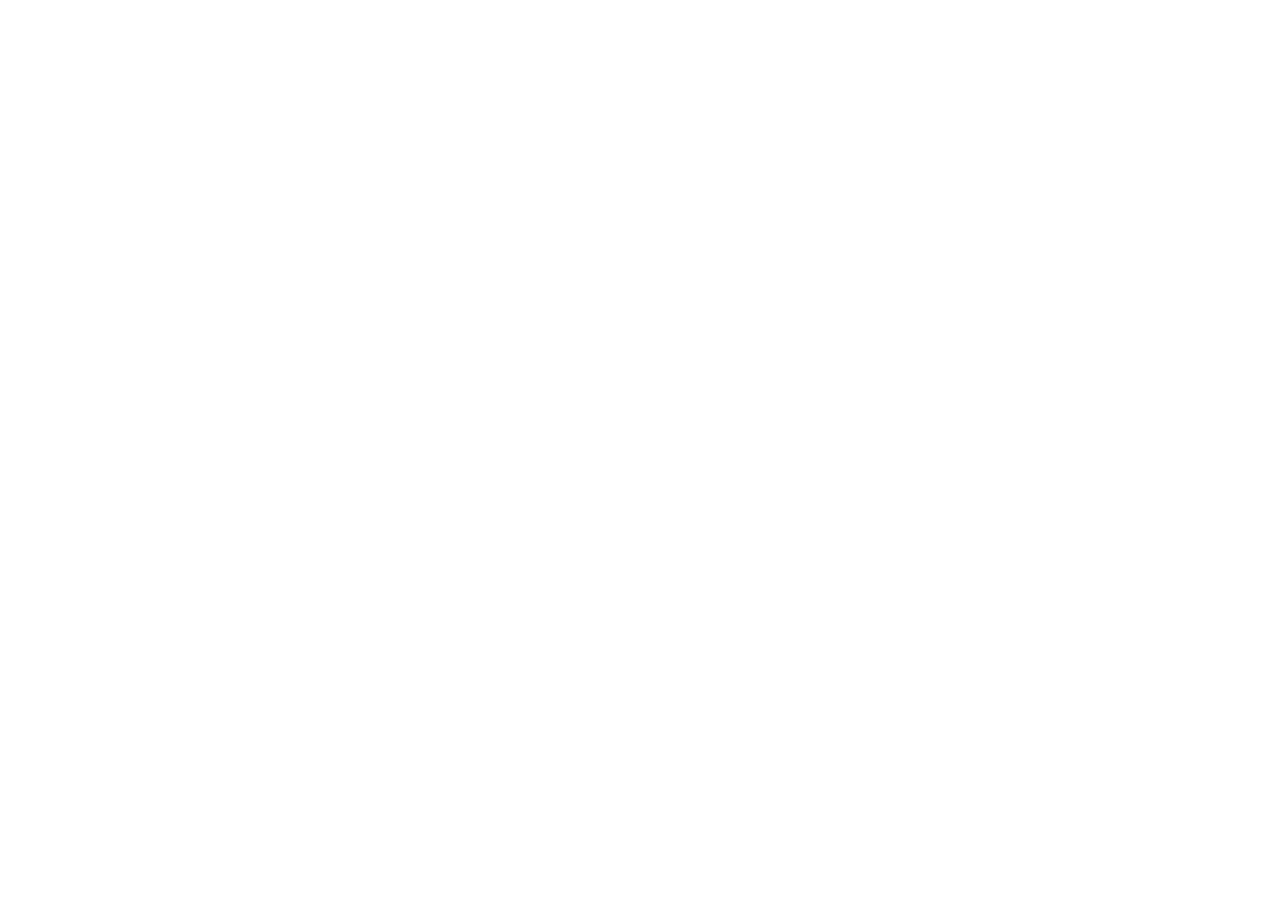
==== home page/index.html @ 63ff8322 "downloading icon imgs and importing scss" ====
<!DOCTYPE html>
<html lang="en">
<head>
    <meta charset="UTF-8">
    <meta name="viewport" content="width=device-width, initial-scale=1.0">
    <title>Document</title>
</head>
<body>
    <header><nav>

    </nav></header>
    <section class="hero-section"> <div >
        
    </div> </section>
    <section class="trending-collection"></section>
    <section class="top-rated-artist"></section>
    <section class="browse-categories"></section>
    <section class="discover-more-nfts"></section>
    <section class="nft-highlight"></section>
    <section class="how-it-works"></section>
    <section class="subscribe-widget"></section>
    <footer class="footer"></footer>

</body>
</html>
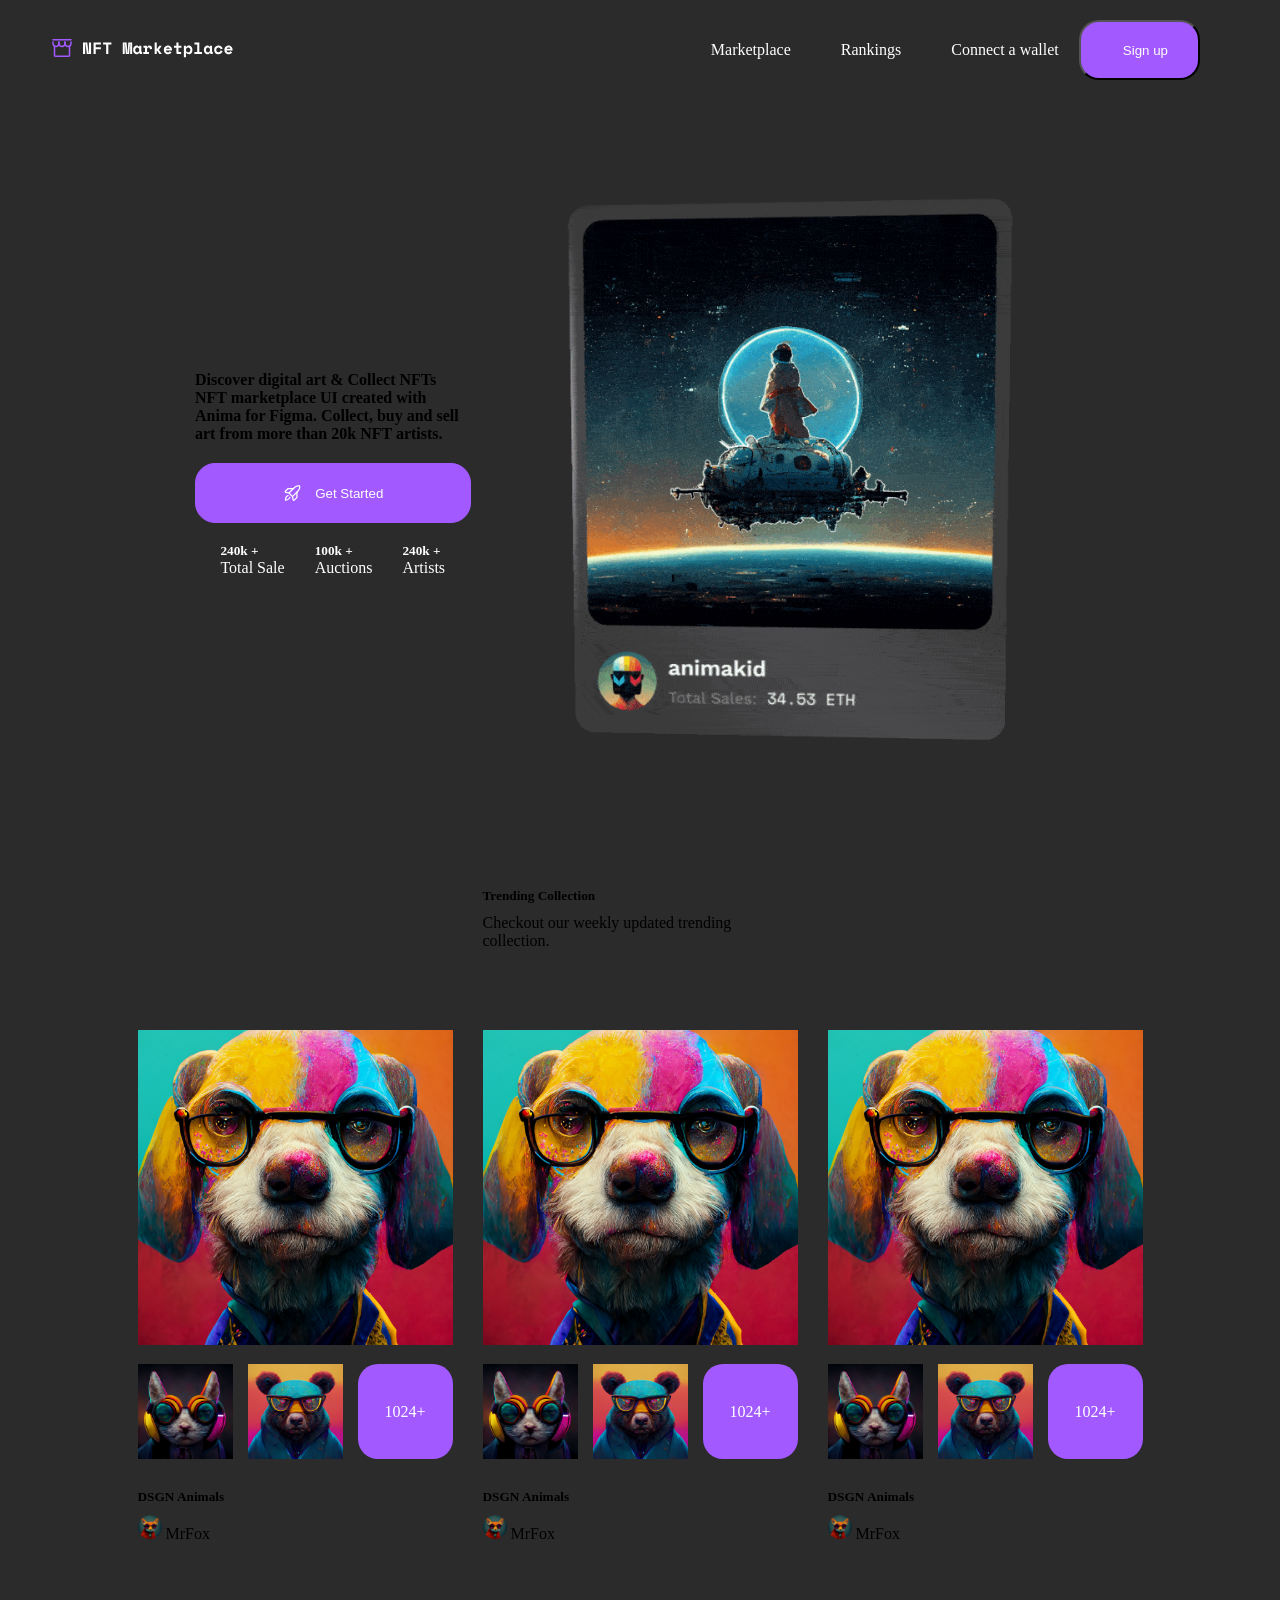
==== commit 1acdc63f: "navbar  hero-section trending collection completed" ====
--- a/home page/index.html
+++ b/home page/index.html
@@ -1,25 +1,177 @@
 <!DOCTYPE html>
 <html lang="en">
+
 <head>
+    <link rel="stylesheet" href="../sass/scss/css/style.css">
     <meta charset="UTF-8">
     <meta name="viewport" content="width=device-width, initial-scale=1.0">
     <title>Document</title>
 </head>
+
 <body>
-    <header><nav>
+    <header class="nav-bar">
+        <div class="nav-logo"><img src="../assets/Home page/icon/nav-logo.svg" alt=""></div>
+        <nav class="nav-menu">
+            <ul>
+                <li id="marketplace">Marketplace</li>
+                <li id="rankings">Rankings</li>
+                <li id="connect-wallet">Connect a wallet</li>
+            </ul>
+            <button class="main-btn"><img src="../assets/Home page/icon/User.svg" alt=""> Sign up </button>
+        </nav>
+        <div class="hambuger-menu"><img src="../assets/Home page/icon/Burger Menu.svg" alt=""></div>
+    </header>
 
-    </nav></header>
-    <section class="hero-section"> <div >
+    <section class="hero-section">
+        <div class="hero-section-cont">
+            <div class="hero-heading">
+
+                <h4> Discover digital
+                    art & Collect NFTs <h4>
+                        <p>NFT marketplace UI created with Anima for Figma. Collect, buy and
+                            sell art from more than 20k NFT artists.</p>
+            </div>
+            <img class="gif" id="gif1" src="../assets/Home page/gif/heroanimationtransparentbck-2.gif" alt="">
+            <button class="btn-long-purple"> <img src="../assets/Home page/icon/RocketLaunchwhite.svg" alt="">
+                Get Started
+            </button>
+            <div class="additional-info">
+                <div class="info">
+                    <h5>240k +</h5>
+                    <p>Total Sale</p>
+                </div>
+                <div class="info">
+                    <h5>100k +</h5>
+                    <p>Auctions</p>
+                </div>
+                <div class="info">
+                    <h5>240k +</h5>
+                    <p>Artists</p>
+                </div>
+            </div>
+        </div>
+        </div>
+
+
+        <div class="tablet-hero">
+            <div class="tablet-hero-left">
+                <div class="tablet-hero-heading">
+
+                    <h4> Discover digital
+                        art & Collect NFTs <h4>
+                            <p>NFT marketplace UI created with Anima for Figma. Collect, buy and
+                                sell art from more than 20k NFT artists.</p>
+                </div>
+                <button class="btn-long-purple"> <img src="../assets/Home page/icon/RocketLaunchwhite.svg" alt="">
+                    Get Started
+                </button>
+                <div class="additional-info">
+                    <div class="info">
+                        <h5>240k +</h5>
+                        <p>Total Sale</p>
+                    </div>
+                    <div class="info">
+                        <h5>100k +</h5>
+                        <p>Auctions</p>
+                    </div>
+                    <div class="info">
+                        <h5>240k +</h5>
+                        <p>Artists</p>
+                    </div>
+                </div>
+            </div>
+            <div class="tablet-hero-right">
+                <img class="gif2" src="../assets/Home page/gif/heroanimationtransparentbck-2.gif" alt="">
+            </div>
+        </div>
+
+
+    </section>
+    <section class="trending-collection">
+        <div class="trending-collection-box">
+            <div class="trending-collection-headline">
+                <h5>Trending Collection</h5>
+                <p>Checkout our weekly updated trending collection.</p>
+            </div>
         
-    </div> </section>
-    <section class="trending-collection"></section>
-    <section class="top-rated-artist"></section>
-    <section class="browse-categories"></section>
-    <section class="discover-more-nfts"></section>
-    <section class="nft-highlight"></section>
-    <section class="how-it-works"></section>
-    <section class="subscribe-widget"></section>
-    <footer class="footer"></footer>
+        <div class="collection-slider">
+            <div class="all-card collection-card1">
+                <div class="card-photo">
+                    <div class="main-photo">
+                        <img id="card-photo1" src="../assets/Home page/img/c4e1193ffd08cf4918e6f696bbc8d8fe.png" alt="">
+                    </div>
+                    <div class="frame">
+                        <img id="card-photo2" src="../assets/Home page/img/54b2d345dc1480b247b05bb6f0d1f429.png" alt="">
+                        <img id="card-photo3" src="../assets/Home page/img/df2c85a307298720a7483609e93b5fef.png" alt="">
+                        <div id="card-photo4">1024+</div>
+                    </div>
+                </div>
+                <div class="card-info">
+                    <h5>DSGN Animals</h5>
+                    <p><img src="../assets/Home page/icon/Avatar.svg" alt=""> MrFox </p>
+                </div>
+            </div>
+        
+        
+            <div class="all-card collection-card2">
+                <div class="card-photo">
+                    <div class="main-photo">
+                        <img id="card-photo1" src="../assets/Home page/img/c4e1193ffd08cf4918e6f696bbc8d8fe.png" alt="">
+                    </div>
+                    <div class="frame">
+                        <img id="card-photo2" src="../assets/Home page/img/54b2d345dc1480b247b05bb6f0d1f429.png" alt="">
+                        <img id="card-photo3" src="../assets/Home page/img/df2c85a307298720a7483609e93b5fef.png" alt="">
+                        <div id="card-photo4">1024+</div>
+                    </div>
+                </div>
+                <div class="card-info">
+                    <h5>DSGN Animals</h5>
+                    <p><img src="../assets/Home page/icon/Avatar.svg" alt=""> MrFox </p>
+                </div>
+            </div>
+        
+       
+            <div class=" all-card collection-card3">
+                <div class="card-photo">
+                    <div class="main-photo">
+                        <img id="card-photo1" src="../assets/Home page/img/c4e1193ffd08cf4918e6f696bbc8d8fe.png" alt="">
+                    </div>
+                    <div class="frame">
+                        <img id="card-photo2" src="../assets/Home page/img/54b2d345dc1480b247b05bb6f0d1f429.png" alt="">
+                        <img id="card-photo3" src="../assets/Home page/img/df2c85a307298720a7483609e93b5fef.png" alt="">
+                        <div id="card-photo4">1024+</div>
+                    </div>
+                </div>
+                <div class="card-info">
+                    <h5>DSGN Animals</h5>
+                    <p><img src="../assets/Home page/icon/Avatar.svg" alt=""> MrFox </p>
+                </div>
+            </div>
+        </div>
+        </div>
+    </section>
+    <section class="top-rated-artist">
+
+    </section>
+    <section class="browse-categories">
+
+    </section>
+    <section class="discover-more-nfts">
+
+    </section>
+    <section class="nft-highlight">
+
+    </section>
+    <section class="how-it-works">
+
+    </section>
+    <section class="subscribe-widget">
+
+    </section>
+    <footer class="footer">
+
+    </footer>
 
 </body>
+
 </html>
--- a/sass/scss/css/style.css
+++ b/sass/scss/css/style.css
@@ -0,0 +1,408 @@
+* {
+  margin: 0;
+  padding: 0;
+  box-sizing: border-box;
+}
+
+.hero-section-cont {
+  display: flex;
+  justify-content: center;
+  align-items: center;
+  background-color: #2B2B2B;
+  gap: 30px;
+  height: auto;
+  padding: 40px 30px;
+  flex-direction: column;
+}
+
+.hero-heading {
+  align-items: flex-start;
+  align-self: stretch;
+  background-color: transparent;
+  display: flex;
+  flex-direction: column;
+  gap: 10px;
+  height: auto;
+  position: relative;
+  color: white;
+}
+
+.gif {
+  width: 100%;
+  height: 100%;
+}
+
+.additional-info {
+  align-items: center;
+  align-self: center;
+  background-color: transparent;
+  border-radius: 20px;
+  display: flex;
+  gap: 30px;
+  height: auto;
+  position: relative;
+  color: white;
+}
+
+.tablet-hero {
+  display: none;
+}
+
+.trending-collection {
+  background-color: #2B2B2B;
+  margin: 0 auto;
+  flex-direction: column;
+}
+
+.trending-collection-box {
+  display: flex;
+  justify-content: center;
+  align-items: center;
+  align-items: center;
+  align-self: stretch;
+  display: flex;
+  flex-direction: column;
+  gap: 40px;
+  height: auto;
+  overflow: hidden;
+  padding: 40px 40px;
+  position: relative;
+}
+
+.trending-collection-headline {
+  align-items: flex-start;
+  background-color: transparent;
+  display: flex;
+  flex-direction: column;
+  gap: 10px;
+  height: auto;
+  position: relative;
+  width: 315px;
+}
+
+.collection-slider {
+  display: flex;
+  justify-content: center;
+  align-items: center;
+  background-color: transparent;
+  gap: 30px;
+  height: auto;
+  width: auto;
+  flex-wrap: wrap;
+}
+
+.all-card {
+  display: flex;
+  justify-content: center;
+  align-items: center;
+  flex-direction: column;
+  background-color: transparent;
+  gap: 30px;
+  height: auto;
+  overflow-x: scroll;
+  position: relative;
+  width: auto;
+  flex-wrap: wrap;
+  padding: 40px 0px;
+}
+
+.card-photo {
+  display: flex;
+  justify-content: center;
+  align-items: center;
+  background-color: transparent;
+  display: flex;
+  flex-direction: column;
+  gap: 15px;
+  height: auto;
+  position: relative;
+}
+
+.main-photo img {
+  background-color: transparent;
+  cursor: pointer;
+  height: 315px;
+  min-width: 315px;
+  pointer-events: auto;
+  transition: all 0.3s ease;
+}
+
+.frame {
+  align-items: flex-start;
+  background-color: transparent;
+  display: flex;
+  gap: 15px;
+  height: auto;
+  position: relative;
+}
+
+.frame img {
+  background-color: transparent;
+  cursor: pointer;
+  flex: 1;
+  height: 95px;
+  pointer-events: auto;
+  position: relative;
+  transition: all 0.3s ease;
+}
+
+.card-info {
+  align-items: flex-start;
+  align-self: stretch;
+  background-color: transparent;
+  display: flex;
+  flex-direction: column;
+  gap: 10px;
+  height: auto;
+  position: relative;
+}
+
+#card-photo4 {
+  background-color: #A259FF;
+  display: flex;
+  justify-content: center;
+  align-items: center;
+  border-radius: 20px;
+  cursor: pointer;
+  flex: 1;
+  flex-direction: column;
+  gap: 10px;
+  text-align: center;
+  height: 95px;
+  width: 95px;
+  padding: 32px 15px;
+  pointer-events: auto;
+  position: relative;
+  transition: all 0.3s ease;
+  color: white;
+}
+
+@media (min-width: 375px) and (max-width: 834px) {
+  .tablet-hero {
+    display: none;
+  }
+  .collection-card2, .collection-card3 {
+    display: none;
+  }
+}
+@media (min-width: 834px) and (max-width: 1280px) {
+  .tablet-hero {
+    display: flex;
+    justify-content: center;
+    align-items: center;
+    background-color: #2B2B2B;
+    gap: 30px;
+    height: auto;
+    padding: 80px 0px;
+    position: relative;
+    flex-direction: row;
+  }
+  .tablet-hero-left {
+    align-items: flex-start;
+    background-color: transparent;
+    display: flex;
+    flex-direction: column;
+    gap: 20px;
+    height: auto;
+    position: relative;
+    width: 330px;
+  }
+  #gif1 {
+    display: none;
+  }
+  .gif2 {
+    width: 100%;
+    height: 100%;
+  }
+  .hero-section-cont {
+    display: none;
+  }
+  .collection-card2 {
+    display: flex;
+  }
+  .collection-card3 {
+    display: none;
+  }
+  .collection-slider {
+    display: flex;
+    justify-content: center;
+    align-items: center;
+  }
+}
+@media (min-width: 1280px) {
+  .tablet-hero {
+    align-self: stretch;
+    background-color: #2B2B2B;
+    display: flex;
+    justify-content: center;
+    align-items: center;
+    gap: 30px;
+    height: auto;
+    padding: 80px 195px;
+    position: relative;
+  }
+  .tablet-hero-left {
+    align-items: flex-start;
+    background-color: transparent;
+    display: flex;
+    flex-direction: column;
+    gap: 20px;
+    height: auto;
+    position: relative;
+    width: 330px;
+  }
+  #gif1 {
+    display: none;
+  }
+  .gif2 {
+    width: 100%;
+    height: 100%;
+  }
+  .hero-section-cont {
+    display: none;
+  }
+  .collection-card2 {
+    display: flex;
+  }
+  .collection-card3 {
+    display: flex;
+  }
+  .collection-slider {
+    flex-direction: row;
+    display: flex;
+    justify-content: center;
+    align-items: center;
+  }
+}
+.main-btn {
+  height: 60px;
+  width: 150px;
+  background-color: #A259FF;
+  color: white;
+  align-items: center;
+  border-radius: 20px;
+  cursor: pointer;
+  display: flex;
+  gap: 12px;
+  justify-content: center;
+  mix-blend-mode: normal;
+  padding: 0px 30px;
+  pointer-events: auto;
+  position: relative;
+  transition: all 0.3s ease;
+  width: -moz-fit-content;
+  width: fit-content;
+}
+
+.btn-long-purple {
+  background-color: #A259FF;
+  color: white;
+  align-items: center;
+  align-self: stretch;
+  border-radius: 20px;
+  cursor: pointer;
+  display: flex;
+  gap: 12px;
+  height: 60px;
+  justify-content: center;
+  mix-blend-mode: normal;
+  padding: 0px 50px;
+  pointer-events: auto;
+  position: relative;
+  transition: all 0.3s ease;
+  border: 1px solid #A259FF;
+}
+
+.btn-long-purple img {
+  background-color: transparent;
+  height: 20px;
+  min-width: 20px;
+  position: relative;
+}
+
+.btn-long-dark {
+  background-color: #2B2B2B;
+  color: white;
+  align-items: center;
+  align-self: stretch;
+  border-radius: 20px;
+  cursor: pointer;
+  display: flex;
+  gap: 12px;
+  height: 60px;
+  justify-content: center;
+  mix-blend-mode: normal;
+  padding: 0px 50px;
+  pointer-events: auto;
+  position: relative;
+  transition: all 0.3s ease;
+  border: 1px solid #A259FF;
+}
+
+.nav-bar {
+  background-color: #2B2B2B;
+  height: 54px;
+  width: 100%;
+  display: flex;
+  justify-content: space-between;
+  align-items: center;
+  padding: 15px 50px;
+}
+
+@media (max-width: 375px) {
+  .nav-bar {
+    padding: 15px 30px;
+  }
+  .nav-menu {
+    display: none;
+  }
+}
+@media (min-width: 375px) and (max-width: 834px) {
+  .nav-bar {
+    padding: 15px 30px;
+  }
+  .nav-menu {
+    display: none;
+  }
+}
+@media (min-width: 834px) and (max-width: 1280px) {
+  .nav-bar {
+    padding: 15px 50px;
+  }
+  .nav-menu {
+    display: none;
+  }
+}
+@media (min-width: 1280px) {
+  .nav-bar {
+    height: 100px;
+    padding: 20px 50px;
+    background-color: #2B2B2B;
+  }
+  .hambuger-menu {
+    display: none;
+  }
+  .nav-menu {
+    display: flex;
+    justify-content: center;
+    align-items: center;
+    flex-direction: row;
+    color: white;
+    padding: 30px;
+    list-style: none;
+  }
+  .nav-menu ul {
+    gap: 10px;
+    align-items: center;
+    background-color: transparent;
+    display: flex;
+    justify-content: flex-end;
+    width: -moz-fit-content;
+    width: fit-content;
+    list-style: none;
+  }
+  .nav-menu li {
+    padding: 20px;
+    text-decoration: none;
+  }
+}/*# sourceMappingURL=style.css.map */
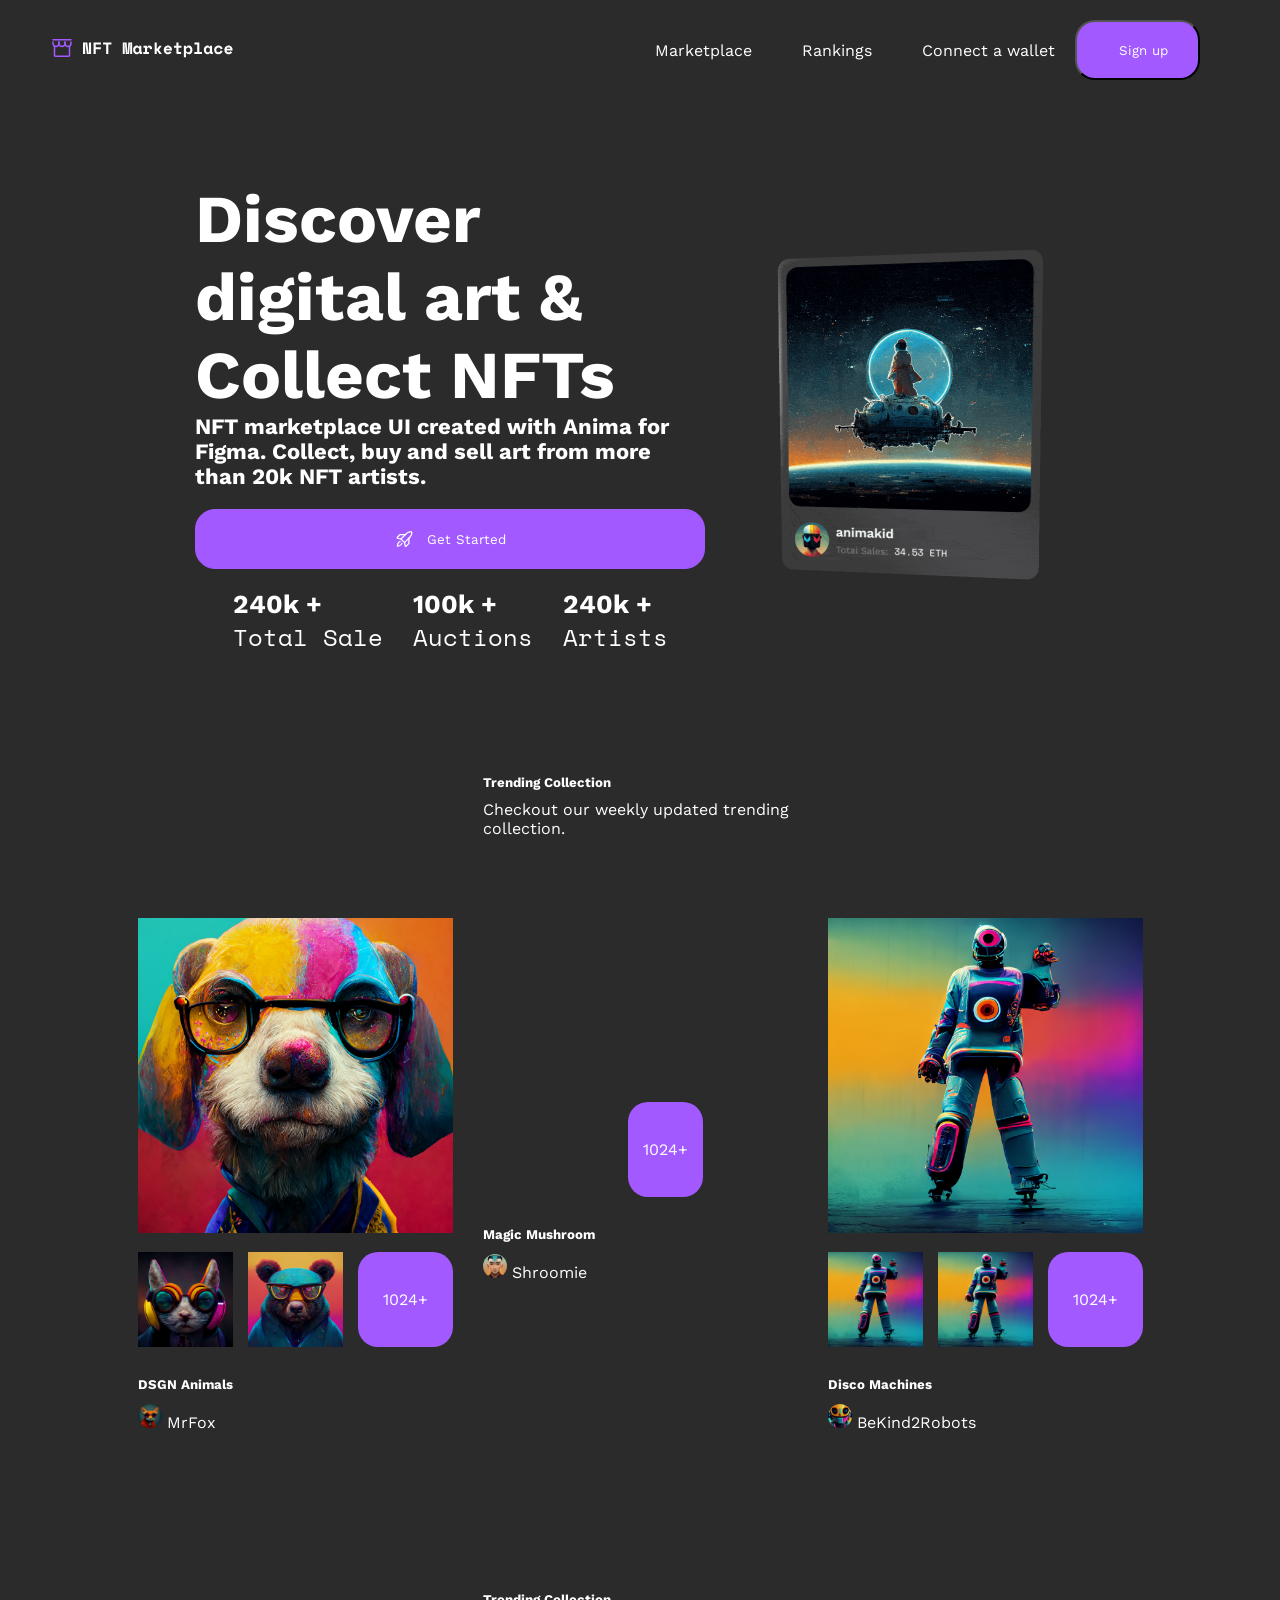
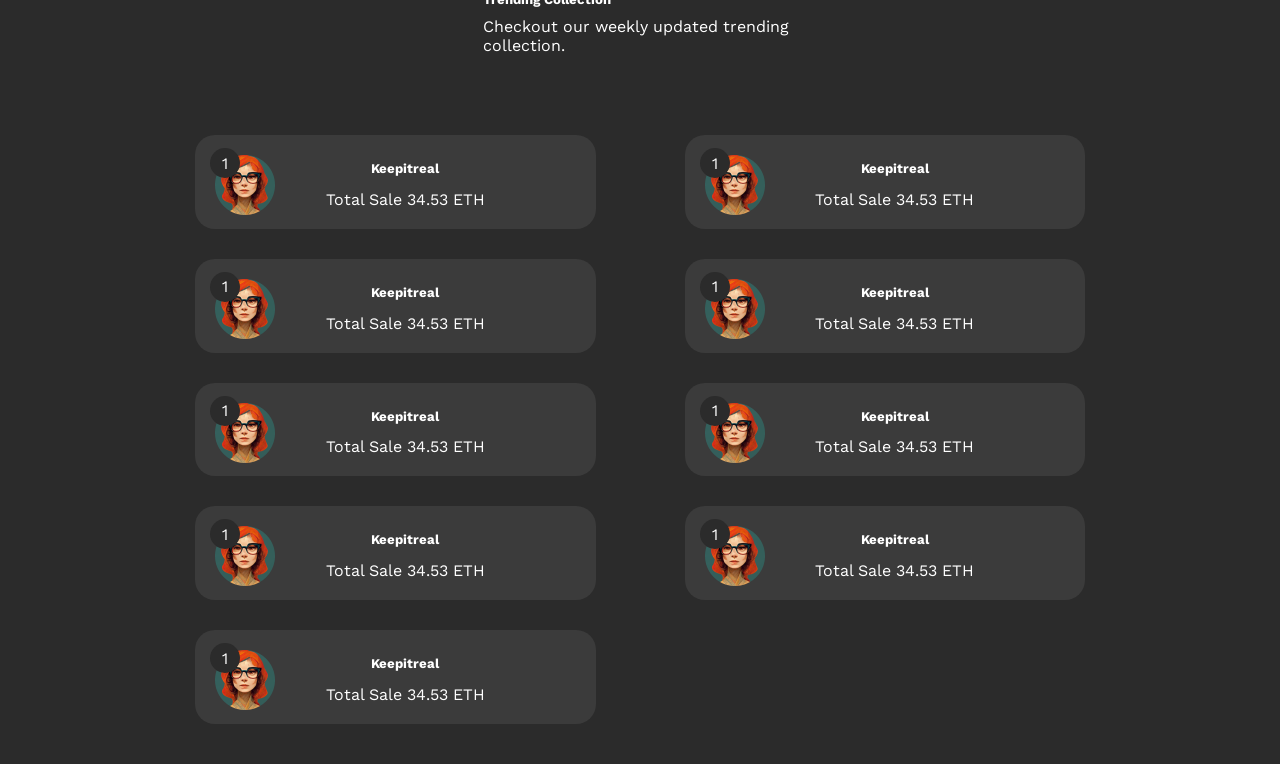
==== commit d316fb86: "top-rated-artist built but it has size problems in tablet verse" ====
--- a/home page/index.html
+++ b/home page/index.html
@@ -2,7 +2,13 @@
 <html lang="en">
 
 <head>
+    <link rel="preconnect" href="https://fonts.googleapis.com">
+    <link rel="preconnect" href="https://fonts.gstatic.com" crossorigin>
+    <link
+        href="https://fonts.googleapis.com/css2?family=Libre+Baskerville:ital,wght@0,400;0,700;1,400&family=PT+Sans:ital,wght@0,400;0,700;1,400;1,700&family=Space+Mono:ital,wght@0,400;0,700;1,400;1,700&family=Work+Sans:ital,wght@0,100..900;1,100..900&display=swap"
+        rel="stylesheet">
     <link rel="stylesheet" href="../sass/scss/css/style.css">
+    <link rel="preconnect" href="https://fonts.googleapis.com">
     <meta charset="UTF-8">
     <meta name="viewport" content="width=device-width, initial-scale=1.0">
     <title>Document</title>
@@ -22,6 +28,8 @@
         <div class="hambuger-menu"><img src="../assets/Home page/icon/Burger Menu.svg" alt=""></div>
     </header>
 
+    <main>
+
     <section class="hero-section">
         <div class="hero-section-cont">
             <div class="hero-heading">
@@ -93,64 +101,197 @@
                 <h5>Trending Collection</h5>
                 <p>Checkout our weekly updated trending collection.</p>
             </div>
-        
-        <div class="collection-slider">
-            <div class="all-card collection-card1">
-                <div class="card-photo">
-                    <div class="main-photo">
-                        <img id="card-photo1" src="../assets/Home page/img/c4e1193ffd08cf4918e6f696bbc8d8fe.png" alt="">
-                    </div>
-                    <div class="frame">
-                        <img id="card-photo2" src="../assets/Home page/img/54b2d345dc1480b247b05bb6f0d1f429.png" alt="">
-                        <img id="card-photo3" src="../assets/Home page/img/df2c85a307298720a7483609e93b5fef.png" alt="">
-                        <div id="card-photo4">1024+</div>
-                    </div>
-                </div>
-                <div class="card-info">
-                    <h5>DSGN Animals</h5>
-                    <p><img src="../assets/Home page/icon/Avatar.svg" alt=""> MrFox </p>
-                </div>
-            </div>
-        
-        
-            <div class="all-card collection-card2">
-                <div class="card-photo">
-                    <div class="main-photo">
-                        <img id="card-photo1" src="../assets/Home page/img/c4e1193ffd08cf4918e6f696bbc8d8fe.png" alt="">
-                    </div>
-                    <div class="frame">
-                        <img id="card-photo2" src="../assets/Home page/img/54b2d345dc1480b247b05bb6f0d1f429.png" alt="">
-                        <img id="card-photo3" src="../assets/Home page/img/df2c85a307298720a7483609e93b5fef.png" alt="">
-                        <div id="card-photo4">1024+</div>
-                    </div>
-                </div>
-                <div class="card-info">
-                    <h5>DSGN Animals</h5>
-                    <p><img src="../assets/Home page/icon/Avatar.svg" alt=""> MrFox </p>
-                </div>
-            </div>
-        
-       
-            <div class=" all-card collection-card3">
-                <div class="card-photo">
-                    <div class="main-photo">
-                        <img id="card-photo1" src="../assets/Home page/img/c4e1193ffd08cf4918e6f696bbc8d8fe.png" alt="">
-                    </div>
-                    <div class="frame">
-                        <img id="card-photo2" src="../assets/Home page/img/54b2d345dc1480b247b05bb6f0d1f429.png" alt="">
-                        <img id="card-photo3" src="../assets/Home page/img/df2c85a307298720a7483609e93b5fef.png" alt="">
-                        <div id="card-photo4">1024+</div>
-                    </div>
-                </div>
-                <div class="card-info">
-                    <h5>DSGN Animals</h5>
-                    <p><img src="../assets/Home page/icon/Avatar.svg" alt=""> MrFox </p>
-                </div>
-            </div>
-        </div>
+
+            <div class="collection-slider">
+                <div class="all-card collection-card1">
+                    <div class="card-photo">
+                        <div class="main-photo">
+                            <img id="card-photo1" src="../assets/Home page/img/c4e1193ffd08cf4918e6f696bbc8d8fe.png"
+                                alt="">
+                        </div>
+                        <div class="frame">
+                            <img id="card-photo2" src="../assets/Home page/img/54b2d345dc1480b247b05bb6f0d1f429.png"
+                                alt="">
+                            <img id="card-photo3" src="../assets/Home page/img/df2c85a307298720a7483609e93b5fef.png"
+                                alt="">
+                            <div id="card-photo4">1024+</div>
+                        </div>
+                    </div>
+                    <div class="card-info">
+                        <h5>DSGN Animals</h5>
+                        <p><img src="../assets/Home page/icon/Avatar.svg" alt=""> MrFox </p>
+                    </div>
+                </div>
+
+
+                <div class="all-card collection-card2">
+                    <div class="card-photo">
+                        <div class="main-photo">
+                            <img id="card-photo1" src="../assets/Home page/img/50c73503d13e1fe1a0e3277804ef1192.png"
+                                alt="">
+                        </div>
+                        <div class="frame">
+                            <img id="card-photo2" src="../assets/Home page/img/50c73503d13e1fe1a0e3277804ef1192.png"
+                                alt="">
+                            <img id="card-photo3" src="../assets/Home page/img/50c73503d13e1fe1a0e3277804ef1192.png"
+                                alt="">
+                            <div id="card-photo4">1024+</div>
+                        </div>
+                    </div>
+                    <div class="card-info">
+                        <h5> Magic Mushroom</h5>
+                        <p><img src="../assets/Home page/icon/Avatar (2).svg" alt=""> Shroomie </p>
+                    </div>
+                </div>
+
+
+                <div class=" all-card collection-card3">
+                    <div class="card-photo">
+                        <div class="main-photo">
+                            <img id="card-photo1" src="../assets/Home page/img/ab5a825e0fedd4f1daf3d715bf9577ae.png"
+                                alt="">
+                        </div>
+                        <div class="frame">
+                            <img id="card-photo2" src="../assets/Home page/img/ab5a825e0fedd4f1daf3d715bf9577ae.png"
+                                alt="">
+                            <img id="card-photo3" src="../assets/Home page/img/ab5a825e0fedd4f1daf3d715bf9577ae.png"
+                                alt="">
+                            <div id="card-photo4">1024+</div>
+                        </div>
+                    </div>
+                    <div class="card-info">
+                        <h5>Disco Machines </h5>
+                        <p><img src="../assets/Home page/icon/Avatar (1).svg" alt=""> BeKind2Robots </p>
+                    </div>
+                </div>
+            </div>
         </div>
     </section>
     <section class="top-rated-artist">
+        <div class="top-rated-artist-container">
+            <div class=" section-header">
+                <div class="section-headline">
+                    <h5>Trending Collection</h5>
+                    <p>Checkout our weekly updated trending collection.</p>
+                </div>
+            </div>
+
+            <div class="top-rated-artist-all-cards">
+                <div class="artist-card artist-r-card1">
+                    <div class="artist-avatar">
+                        <img class="artis-img" src="../assets/Home page/img/Artist Avatar.png" alt="">
+                        <span class="ranking-number">1</span>
+                    </div>
+                    <div class="artist-info">
+                        <h5>Keepitreal</h5>
+                        <div class="artist-additional-info">
+                            <p class="total-sale">Total Sale <span class="total-number">34.53 ETH</span></p>
+                        </div>
+                    </div>
+                </div>
+                <div class="artist-card artist-r-card1">
+                    <div class="artist-avatar">
+                        <img class="artis-img" src="../assets/Home page/img/Artist Avatar.png" alt="">
+                        <span class="ranking-number">1</span>
+                    </div>
+                    <div class="artist-info">
+                        <h5>Keepitreal</h5>
+                        <div class="artist-additional-info">
+                            <p class="total-sale">Total Sale <span class="total-number">34.53 ETH</span></p>
+                        </div>
+                    </div>
+                </div>
+                <div class="artist-card artist-r-card1">
+                    <div class="artist-avatar">
+                        <img class="artis-img" src="../assets/Home page/img/Artist Avatar.png" alt="">
+                        <span class="ranking-number">1</span>
+                    </div>
+                    <div class="artist-info">
+                        <h5>Keepitreal</h5>
+                        <div class="artist-additional-info">
+                            <p class="total-sale">Total Sale <span class="total-number">34.53 ETH</span></p>
+                        </div>
+                    </div>
+                </div>
+                <div class="artist-card artist-r-card1">
+                    <div class="artist-avatar">
+                        <img class="artis-img" src="../assets/Home page/img/Artist Avatar.png" alt="">
+                        <span class="ranking-number">1</span>
+                    </div>
+                    <div class="artist-info">
+                        <h5>Keepitreal</h5>
+                        <div class="artist-additional-info">
+                            <p class="total-sale">Total Sale <span class="total-number">34.53 ETH</span></p>
+                        </div>
+                    </div>
+                </div>
+                <div class="artist-card artist-r-card1">
+                    <div class="artist-avatar">
+                        <img class="artis-img" src="../assets/Home page/img/Artist Avatar.png" alt="">
+                        <span class="ranking-number">1</span>
+                    </div>
+                    <div class="artist-info">
+                        <h5>Keepitreal</h5>
+                        <div class="artist-additional-info">
+                            <p class="total-sale">Total Sale <span class="total-number">34.53 ETH</span></p>
+                        </div>
+                    </div>
+                </div>
+                <div class="artist-card artist-r-card1">
+                    <div class="artist-avatar">
+                        <img class="artis-img" src="../assets/Home page/img/Artist Avatar.png" alt="">
+                        <span class="ranking-number">1</span>
+                    </div>
+                    <div class="artist-info">
+                        <h5>Keepitreal</h5>
+                        <div class="artist-additional-info">
+                            <p class="total-sale">Total Sale <span class="total-number">34.53 ETH</span></p>
+                        </div>
+                    </div>
+                </div>
+                <div class="artist-card artist-r-card1">
+                    <div class="artist-avatar">
+                        <img class="artis-img" src="../assets/Home page/img/Artist Avatar.png" alt="">
+                        <span class="ranking-number">1</span>
+                    </div>
+                    <div class="artist-info">
+                        <h5>Keepitreal</h5>
+                        <div class="artist-additional-info">
+                            <p class="total-sale">Total Sale <span class="total-number">34.53 ETH</span></p>
+                        </div>
+                    </div>
+                </div>
+                <div class="artist-card artist-r-card1">
+                    <div class="artist-avatar">
+                        <img class="artis-img" src="../assets/Home page/img/Artist Avatar.png" alt="">
+                        <span class="ranking-number">1</span>
+                    </div>
+                    <div class="artist-info">
+                        <h5>Keepitreal</h5>
+                        <div class="artist-additional-info">
+                            <p class="total-sale">Total Sale <span class="total-number">34.53 ETH</span></p>
+                        </div>
+                    </div>
+                </div>
+                <div class="artist-card artist-r-card1">
+                    <div class="artist-avatar">
+                        <img class="artis-img" src="../assets/Home page/img/Artist Avatar.png" alt="">
+                        <span class="ranking-number">1</span>
+                    </div>
+                    <div class="artist-info">
+                        <h5>Keepitreal</h5>
+                        <div class="artist-additional-info">
+                            <p class="total-sale">Total Sale <span class="total-number">34.53 ETH</span></p>
+                        </div>
+                    </div>
+                </div>
+            </div>
+
+        </div>
+
+
+
+
 
     </section>
     <section class="browse-categories">
@@ -168,6 +309,9 @@
     <section class="subscribe-widget">
 
     </section>
+
+
+</main>
     <footer class="footer">
 
     </footer>
--- a/sass/scss/css/style.css
+++ b/sass/scss/css/style.css
@@ -4,11 +4,40 @@
   box-sizing: border-box;
 }
 
+* {
+  color: white;
+  font-family: "Work Sans", sans-serif;
+}
+
+.tablet-hero-heading h4 {
+  font-family: "Work Sans", sans-serif;
+  font-size: 67px;
+}
+
+.tablet-hero-heading p {
+  font-family: "Work Sans", sans-serif;
+  font-size: 22px;
+}
+
+.info h5 {
+  font-family: "Work Sans", sans-serif;
+  font-size: 26px;
+}
+
+.info p {
+  font-family: "Space Mono", monospace;
+  font-size: 24px;
+}
+
+main {
+  background-color: #2b2b2b;
+}
+
 .hero-section-cont {
   display: flex;
   justify-content: center;
   align-items: center;
-  background-color: #2B2B2B;
+  background-color: #2b2b2b;
   gap: 30px;
   height: auto;
   padding: 40px 30px;
@@ -36,6 +65,7 @@
   align-items: center;
   align-self: center;
   background-color: transparent;
+  justify-content: flex-start;
   border-radius: 20px;
   display: flex;
   gap: 30px;
@@ -49,12 +79,13 @@
 }
 
 .trending-collection {
-  background-color: #2B2B2B;
+  background-color: #2b2b2b;
   margin: 0 auto;
   flex-direction: column;
 }
 
-.trending-collection-box {
+.trending-collection-box,
+.section-header {
   display: flex;
   justify-content: center;
   align-items: center;
@@ -69,7 +100,8 @@
   position: relative;
 }
 
-.trending-collection-headline {
+.trending-collection-headline,
+.section-headline {
   align-items: flex-start;
   background-color: transparent;
   display: flex;
@@ -99,7 +131,6 @@
   background-color: transparent;
   gap: 30px;
   height: auto;
-  overflow-x: scroll;
   position: relative;
   width: auto;
   flex-wrap: wrap;
@@ -148,17 +179,19 @@
 
 .card-info {
   align-items: flex-start;
-  align-self: stretch;
-  background-color: transparent;
-  display: flex;
-  flex-direction: column;
-  gap: 10px;
-  height: auto;
-  position: relative;
+  justify-content: center;
+  align-self: stretch;
+  background-color: transparent;
+  display: flex;
+  flex-direction: column;
+  gap: 12px;
+  height: auto;
+  position: relative;
+  color: white;
 }
 
 #card-photo4 {
-  background-color: #A259FF;
+  background-color: #a259ff;
   display: flex;
   justify-content: center;
   align-items: center;
@@ -177,11 +210,135 @@
   color: white;
 }
 
+.top-rated-artist-container {
+  align-items: center;
+  align-self: stretch;
+  background-color: #2b2b2b;
+  display: flex;
+  flex-direction: column;
+  gap: 40px;
+  height: auto;
+  mix-blend-mode: normal;
+  padding: 40px 195px;
+  position: relative;
+}
+
+.top-rated-artist-all-cards {
+  align-items: flex-start;
+  background-color: transparent;
+  display: flex;
+  flex-direction: column;
+  gap: 20px;
+  height: auto;
+  margin-left: -165px;
+  margin-right: -165px;
+  position: relative;
+  width: 315px;
+}
+
+.artist-card {
+  align-items: flex-start;
+  align-self: stretch;
+  background-color: #3b3b3b;
+  border-radius: 20px;
+  cursor: pointer;
+  display: flex;
+  gap: 20px;
+  height: auto;
+  justify-content: center;
+  mix-blend-mode: normal;
+  padding: 20px;
+  pointer-events: auto;
+  position: relative;
+  transition: all 0.3s ease;
+}
+
+.artist-avatar {
+  align-items: flex-end;
+  background-color: transparent;
+  display: flex;
+  justify-content: space-between;
+  height: auto;
+  position: relative;
+  width: -moz-fit-content;
+  width: fit-content;
+}
+
+.artist-avatar img {
+  background-color: transparent;
+  height: 60px;
+  left: 0px;
+  mix-blend-mode: normal;
+  -o-object-fit: cover;
+     object-fit: cover;
+  position: absolute;
+  top: 0px;
+  width: 60px;
+}
+
+.artist-info {
+  align-items: center;
+  background-color: transparent;
+  display: flex;
+  flex: 1;
+  flex-direction: column;
+  gap: 5px;
+  height: auto;
+  justify-content: center;
+  position: relative;
+}
+
+.artist-avatar span {
+  background-color: #2b2b2b;
+  border-radius: 20px;
+  height: 30px;
+  left: -5px;
+  mix-blend-mode: normal;
+  position: absolute;
+  top: -7px;
+  width: 30px;
+  display: flex;
+  justify-content: center;
+  align-items: center;
+}
+
+.artist-info h5 {
+  background-color: transparent;
+  letter-spacing: 0px;
+  line-height: 30.8px;
+  margin-top: -1px;
+  text-align: left;
+  white-space: nowrap;
+}
+
+.artist-additional-info {
+  display: flex;
+  justify-content: center;
+  align-items: center;
+  align-self: stretch;
+  background-color: transparent;
+  gap: 30px;
+  height: auto;
+  position: relative;
+}
+
+.ranking-number {
+  background-color: #2b2b2b;
+  border-radius: 20px;
+  height: 30px;
+  left: 12px;
+  mix-blend-mode: normal;
+  position: absolute;
+  top: 13px;
+  width: 30px;
+}
+
 @media (min-width: 375px) and (max-width: 834px) {
   .tablet-hero {
     display: none;
   }
-  .collection-card2, .collection-card3 {
+  .collection-card2,
+  .collection-card3 {
     display: none;
   }
 }
@@ -190,7 +347,7 @@
     display: flex;
     justify-content: center;
     align-items: center;
-    background-color: #2B2B2B;
+    background-color: #2b2b2b;
     gap: 30px;
     height: auto;
     padding: 80px 0px;
@@ -205,7 +362,7 @@
     gap: 20px;
     height: auto;
     position: relative;
-    width: 330px;
+    max-width: 330px;
   }
   #gif1 {
     display: none;
@@ -228,11 +385,96 @@
     justify-content: center;
     align-items: center;
   }
+  .top-rated-artist-all-cards {
+    gap: 30px;
+    justify-content: space-between;
+    flex-direction: row;
+    flex-wrap: wrap;
+    height: auto;
+    position: relative;
+    width: 100%;
+  }
+  .artist-card {
+    min-width: 45%;
+  }
+  .artist-avatar {
+    align-items: flex-end;
+    background-color: transparent;
+    display: flex;
+    justify-content: space-between;
+    height: auto;
+    position: relative;
+    width: -moz-fit-content;
+    width: fit-content;
+  }
+  .artist-avatar img {
+    background-color: transparent;
+    height: 60px;
+    left: 0px;
+    mix-blend-mode: normal;
+    -o-object-fit: cover;
+       object-fit: cover;
+    position: absolute;
+    top: 0px;
+    width: 60px;
+  }
+  .artist-info {
+    align-items: center;
+    background-color: transparent;
+    display: flex;
+    flex: 1;
+    flex-direction: column;
+    gap: 5px;
+    height: auto;
+    justify-content: center;
+    position: relative;
+  }
+  .artist-avatar span {
+    background-color: #2b2b2b;
+    border-radius: 20px;
+    height: 30px;
+    left: -5px;
+    mix-blend-mode: normal;
+    position: absolute;
+    top: -7px;
+    width: 30px;
+    display: flex;
+    justify-content: center;
+    align-items: center;
+  }
+  .artist-info h5 {
+    background-color: transparent;
+    letter-spacing: 0px;
+    line-height: 30.8px;
+    margin-top: -1px;
+    text-align: left;
+    white-space: nowrap;
+  }
+  .artist-additional-info {
+    display: flex;
+    justify-content: center;
+    align-items: center;
+    align-self: stretch;
+    background-color: transparent;
+    gap: 30px;
+    height: auto;
+    position: relative;
+  }
+  .ranking-number {
+    background-color: #2b2b2b;
+    border-radius: 20px;
+    height: 30px;
+    left: 12px;
+    mix-blend-mode: normal;
+    position: absolute;
+    top: 13px;
+    width: 30px;
+  }
 }
 @media (min-width: 1280px) {
   .tablet-hero {
     align-self: stretch;
-    background-color: #2B2B2B;
+    background-color: #2b2b2b;
     display: flex;
     justify-content: center;
     align-items: center;
@@ -249,7 +491,7 @@
     gap: 20px;
     height: auto;
     position: relative;
-    width: 330px;
+    max-width: 510px;
   }
   #gif1 {
     display: none;
@@ -277,7 +519,7 @@
 .main-btn {
   height: 60px;
   width: 150px;
-  background-color: #A259FF;
+  background-color: #a259ff;
   color: white;
   align-items: center;
   border-radius: 20px;
@@ -295,7 +537,7 @@
 }
 
 .btn-long-purple {
-  background-color: #A259FF;
+  background-color: #a259ff;
   color: white;
   align-items: center;
   align-self: stretch;
@@ -321,7 +563,7 @@
 }
 
 .btn-long-dark {
-  background-color: #2B2B2B;
+  background-color: #2b2b2b;
   color: white;
   align-items: center;
   align-self: stretch;
@@ -340,7 +582,7 @@
 }
 
 .nav-bar {
-  background-color: #2B2B2B;
+  background-color: #2b2b2b;
   height: 54px;
   width: 100%;
   display: flex;
@@ -377,7 +619,7 @@
   .nav-bar {
     height: 100px;
     padding: 20px 50px;
-    background-color: #2B2B2B;
+    background-color: #2b2b2b;
   }
   .hambuger-menu {
     display: none;
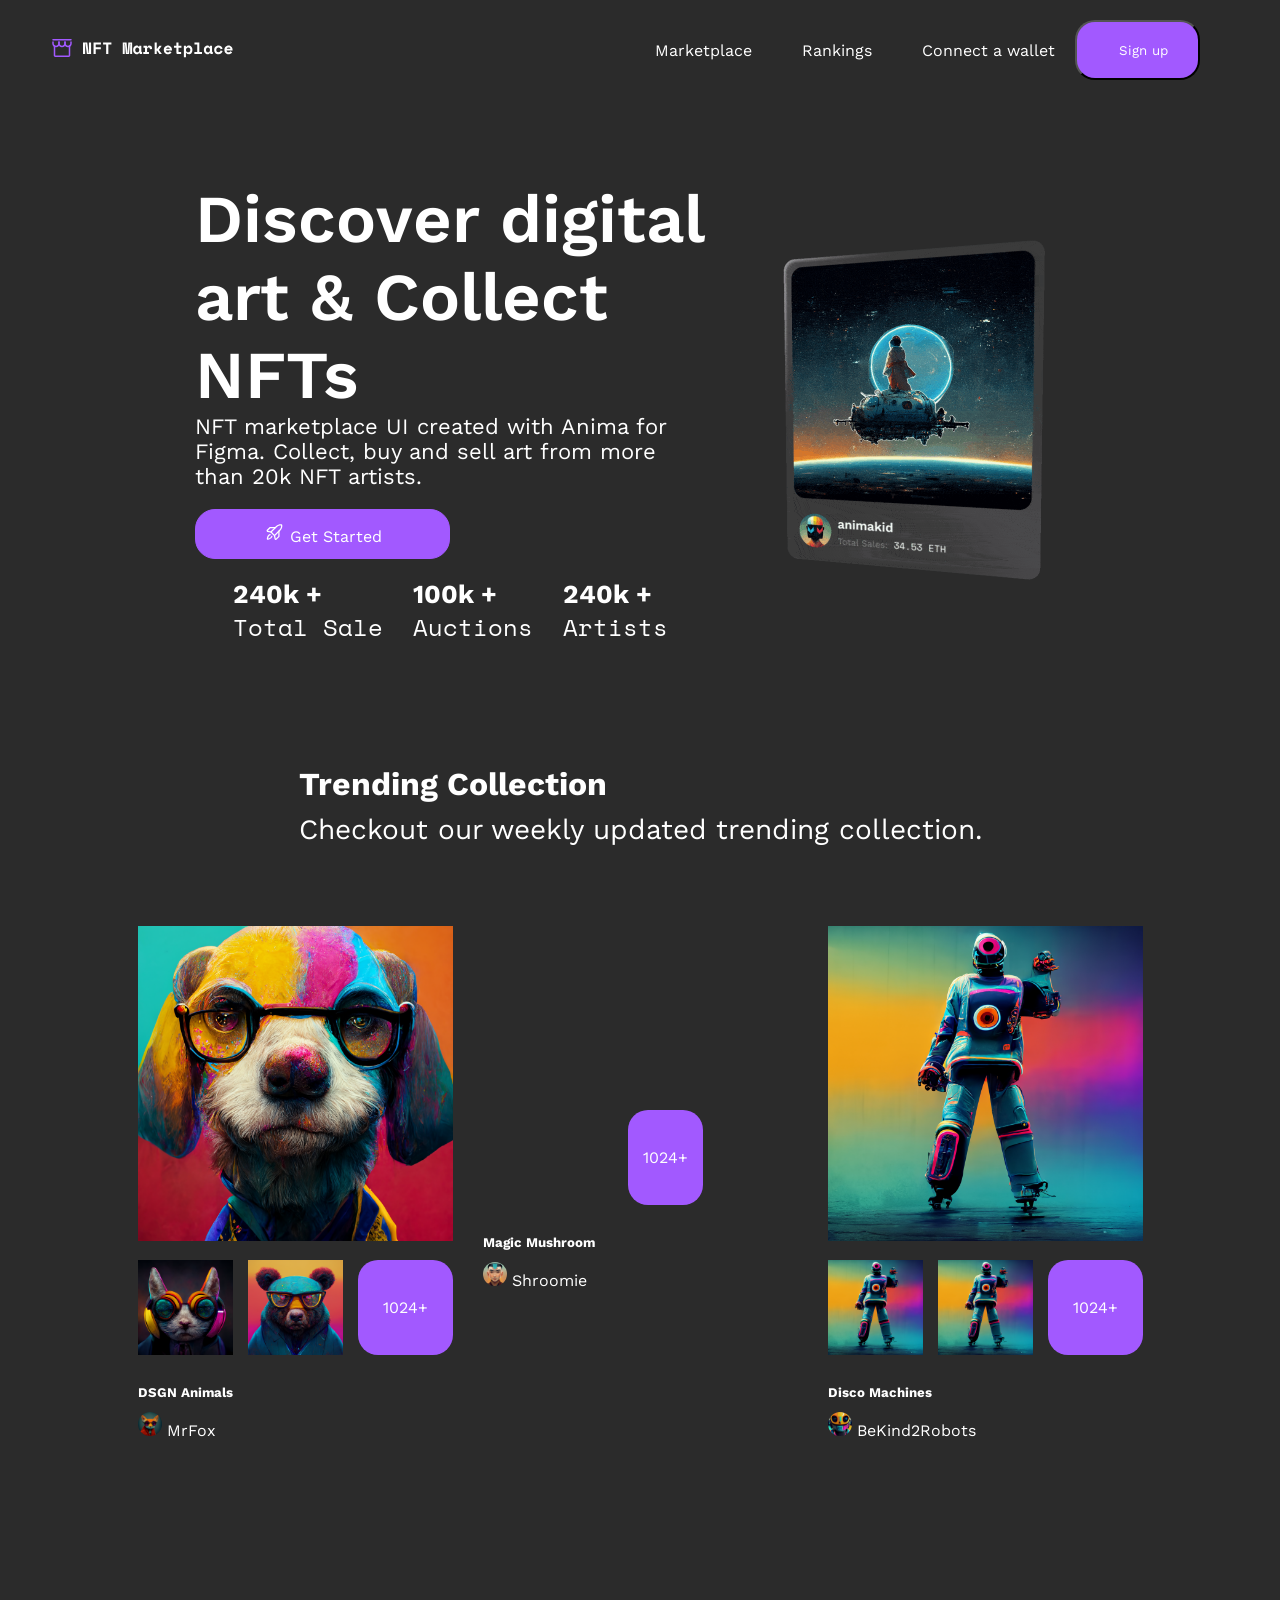
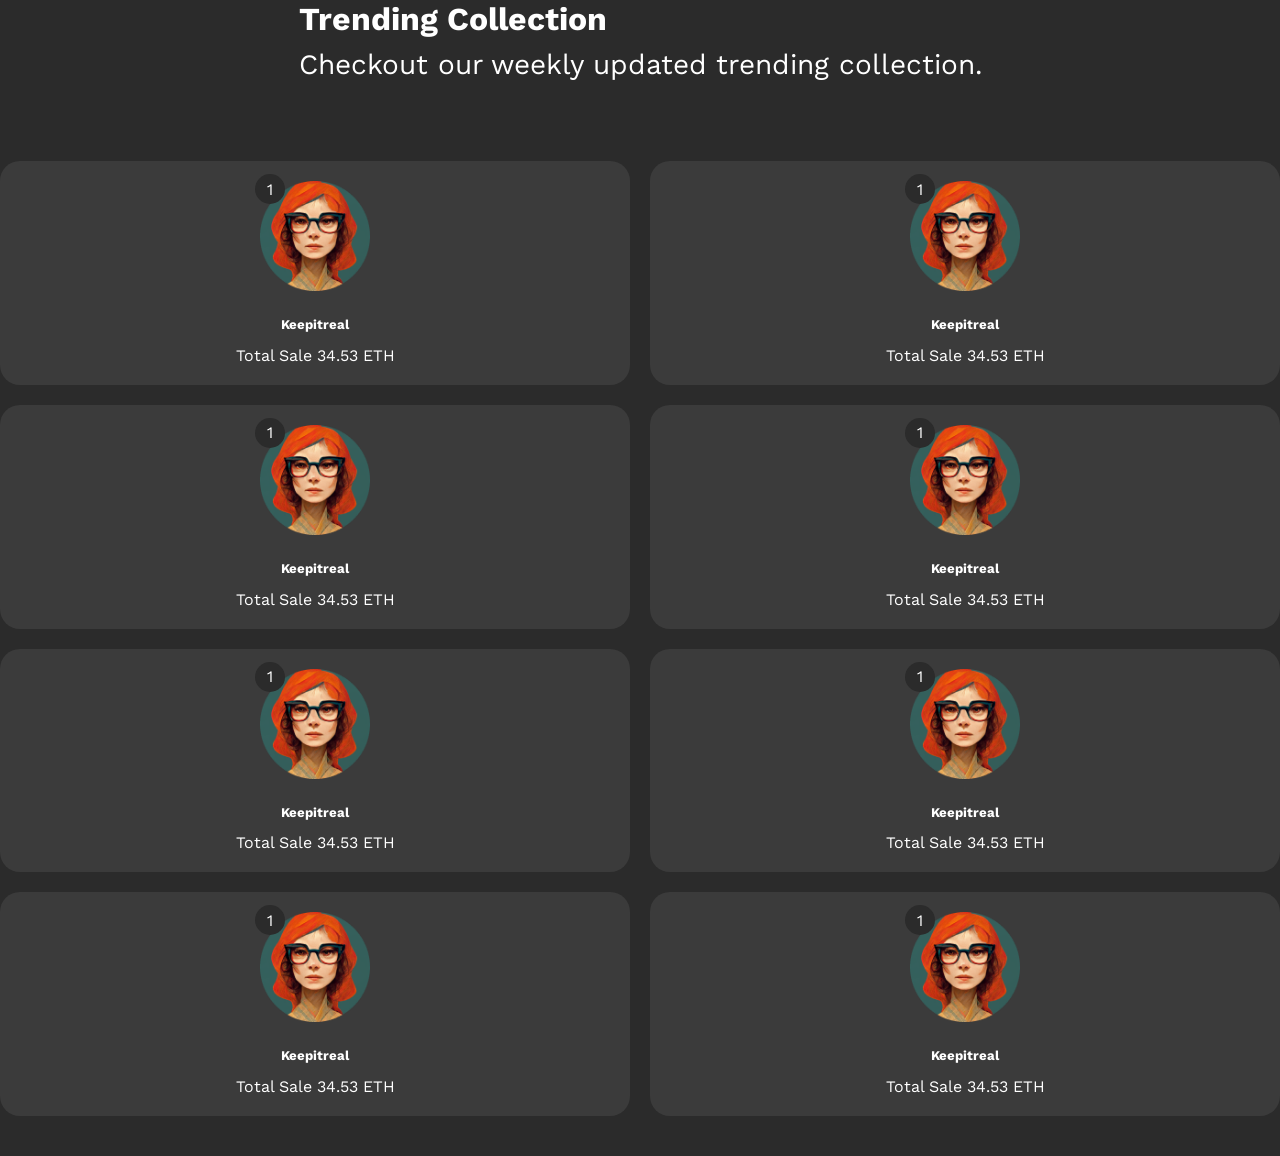
==== commit 7c0c59f4: "sign in and sign up pages developed  beside footer and some size problems with button" ====
--- a/home page/index.html
+++ b/home page/index.html
@@ -31,7 +31,7 @@
     <main>
 
     <section class="hero-section">
-        <div class="hero-section-cont">
+        <div class="hero-section-cont container">
             <div class="hero-heading">
 
                 <h4> Discover digital
@@ -96,8 +96,8 @@
 
     </section>
     <section class="trending-collection">
-        <div class="trending-collection-box">
-            <div class="trending-collection-headline">
+        <div class="trending-collection-box container">
+            <div class="trending-collection-headline section-headline">
                 <h5>Trending Collection</h5>
                 <p>Checkout our weekly updated trending collection.</p>
             </div>
@@ -168,7 +168,7 @@
         </div>
     </section>
     <section class="top-rated-artist">
-        <div class="top-rated-artist-container">
+        <div class="top-rated-artist-container container">
             <div class=" section-header">
                 <div class="section-headline">
                     <h5>Trending Collection</h5>
@@ -273,18 +273,7 @@
                         </div>
                     </div>
                 </div>
-                <div class="artist-card artist-r-card1">
-                    <div class="artist-avatar">
-                        <img class="artis-img" src="../assets/Home page/img/Artist Avatar.png" alt="">
-                        <span class="ranking-number">1</span>
-                    </div>
-                    <div class="artist-info">
-                        <h5>Keepitreal</h5>
-                        <div class="artist-additional-info">
-                            <p class="total-sale">Total Sale <span class="total-number">34.53 ETH</span></p>
-                        </div>
-                    </div>
-                </div>
+                
             </div>
 
         </div>
--- a/sass/scss/css/style.css
+++ b/sass/scss/css/style.css
@@ -6,31 +6,117 @@
 
 * {
   color: white;
-  font-family: "Work Sans", sans-serif;
-}
-
-.tablet-hero-heading h4 {
-  font-family: "Work Sans", sans-serif;
-  font-size: 67px;
-}
-
-.tablet-hero-heading p {
-  font-family: "Work Sans", sans-serif;
+  font-family: "Work Sans", Arial, Helvetica, sans-serif;
+}
+
+.section-headline h5 {
+  font-family: "Work Sans", Arial, Helvetica, sans-serif;
+  font-size: 28px;
+}
+
+.section-headline p {
+  font-family: "Work Sans", Arial, Helvetica, sans-serif;
+  font-size: 16px;
+}
+
+h4 {
+  font-family: "Work Sans", Arial, Helvetica, sans-serif;
+  font-size: 38px;
+  font-weight: 600;
+}
+
+p {
+  font-family: "Work Sans", Arial, Helvetica, sans-serif;
+  font-size: 16px;
+  font-weight: 400;
+}
+
+.info h5 {
+  font-family: "Work Sans", Arial, Helvetica, sans-serif;
   font-size: 22px;
-}
-
-.info h5 {
-  font-family: "Work Sans", sans-serif;
-  font-size: 26px;
 }
 
 .info p {
   font-family: "Space Mono", monospace;
-  font-size: 24px;
-}
-
+  font-size: 16px;
+}
+
+input {
+  font-weight: 400;
+  background-color: #3b3b3b;
+  font-family: "Work Sans", Arial, Helvetica, sans-serif;
+  background-color: white;
+  border: none;
+  font-size: 16px;
+  min-width: 250px;
+  max-width: 300px;
+}
+
+@media (max-width: 375px) {
+  .tablet-hero-heading h4 {
+    font-family: "Work Sans", Arial, Helvetica, sans-serif;
+    font-size: 67px;
+  }
+  .tablet-hero-heading p {
+    font-family: "Work Sans", Arial, Helvetica, sans-serif;
+    font-size: 22px;
+  }
+}
+@media (min-width: 375px) and (max-width: 834px) {
+  .tablet-hero-heading h4 {
+    font-family: "Work Sans", Arial, Helvetica, sans-serif;
+    font-size: 67px;
+  }
+  .tablet-hero-heading p {
+    font-family: "Work Sans", Arial, Helvetica, sans-serif;
+    font-size: 22px;
+  }
+}
+@media (min-width: 834px) and (max-width: 1280px) {
+  .tablet-hero-heading h4 {
+    font-family: "Work Sans", Arial, Helvetica, sans-serif;
+    font-size: 67px;
+  }
+  .tablet-hero-heading p {
+    font-family: "Work Sans", Arial, Helvetica, sans-serif;
+    font-size: 22px;
+  }
+}
+@media (min-width: 1280px) {
+  .section-headline h5 {
+    font-family: "Work Sans", Arial, Helvetica, sans-serif;
+    font-size: 32px;
+  }
+  .section-headline p {
+    font-family: "Work Sans", Arial, Helvetica, sans-serif;
+    font-size: 28px;
+  }
+  .tablet-hero-heading h4 {
+    font-family: "Work Sans", Arial, Helvetica, sans-serif;
+    font-size: 67px;
+  }
+  .tablet-hero-heading p {
+    font-family: "Work Sans", Arial, Helvetica, sans-serif;
+    font-size: 22px;
+  }
+  .info h5 {
+    font-family: "Work Sans", Arial, Helvetica, sans-serif;
+    font-size: 26px;
+  }
+  .info p {
+    font-family: "Space Mono", monospace;
+    font-size: 24px;
+  }
+}
 main {
   background-color: #2b2b2b;
+}
+
+.container {
+  height: auto;
+  margin: 0 auto;
+  padding: 40px 0;
+  width: 50%;
 }
 
 .hero-section-cont {
@@ -57,8 +143,8 @@
 }
 
 .gif {
-  width: 100%;
-  height: 100%;
+  width: 315px;
+  height: 315px;
 }
 
 .additional-info {
@@ -109,7 +195,6 @@
   gap: 10px;
   height: auto;
   position: relative;
-  width: 315px;
 }
 
 .collection-slider {
@@ -219,7 +304,6 @@
   gap: 40px;
   height: auto;
   mix-blend-mode: normal;
-  padding: 40px 195px;
   position: relative;
 }
 
@@ -334,6 +418,12 @@
 }
 
 @media (min-width: 375px) and (max-width: 834px) {
+  .container {
+    height: auto;
+    margin: 0 auto;
+    padding: 40px 0;
+    width: 70%;
+  }
   .tablet-hero {
     display: none;
   }
@@ -368,8 +458,8 @@
     display: none;
   }
   .gif2 {
-    width: 100%;
-    height: 100%;
+    width: 315px;
+    height: 315px;
   }
   .hero-section-cont {
     display: none;
@@ -472,6 +562,12 @@
   }
 }
 @media (min-width: 1280px) {
+  .container {
+    height: auto;
+    margin: 0 auto;
+    padding: 40px 0;
+    width: 100%;
+  }
   .tablet-hero {
     align-self: stretch;
     background-color: #2b2b2b;
@@ -514,6 +610,225 @@
     display: flex;
     justify-content: center;
     align-items: center;
+  }
+  .top-rated-artist-all-cards {
+    align-items: flex-start;
+    background-color: transparent;
+    display: flex;
+    flex-direction: row;
+    gap: 20px;
+    height: auto;
+    flex-wrap: wrap;
+    position: relative;
+  }
+  .artist-card {
+    align-items: center;
+    align-self: stretch;
+    flex: 1;
+    flex-direction: column;
+    display: flex;
+    width: 313px;
+  }
+  .artist-avatar {
+    flex-direction: column;
+  }
+  .artist-avatar img {
+    align-items: flex-start;
+    display: flex;
+    gap: 10px;
+    height: auto;
+    position: relative;
+    width: 110px;
+  }
+  .artist-info {
+    align-items: center;
+    background-color: transparent;
+    display: flex;
+    flex: 1;
+    flex-direction: column;
+    gap: 5px;
+    height: auto;
+    justify-content: center;
+    position: relative;
+  }
+  .artist-avatar span {
+    background-color: #2b2b2b;
+    border-radius: 20px;
+    height: 30px;
+    left: -5px;
+    mix-blend-mode: normal;
+    position: absolute;
+    top: -7px;
+    width: 30px;
+    display: flex;
+    justify-content: center;
+    align-items: center;
+  }
+  .artist-info h5 {
+    background-color: transparent;
+    letter-spacing: 0px;
+    line-height: 30.8px;
+    margin-top: -1px;
+    text-align: left;
+    white-space: nowrap;
+  }
+  .artist-additional-info {
+    display: flex;
+    justify-content: center;
+    align-items: center;
+    align-self: stretch;
+    background-color: transparent;
+    gap: 30px;
+    height: auto;
+    position: relative;
+  }
+  .ranking-number {
+    background-color: #2b2b2b;
+    border-radius: 20px;
+    height: 30px;
+    left: 12px;
+    mix-blend-mode: normal;
+    position: absolute;
+    top: 13px;
+    width: 30px;
+  }
+}
+.container1 {
+  width: 100%;
+}
+
+.create-account-box {
+  background-color: #2b2b2b;
+  display: flex;
+  justify-content: center;
+  align-items: center;
+  flex-direction: column;
+  height: auto;
+  position: relative;
+  gap: 30px;
+  width: auto;
+}
+
+.account-box-left {
+  display: none;
+  align-self: stretch;
+  background-color: transparent;
+  height: 232px;
+  min-width: 375px;
+  mix-blend-mode: normal;
+  -o-object-fit: cover;
+     object-fit: cover;
+  position: relative;
+}
+
+.account-box-right {
+  align-items: center;
+  background-color: transparent;
+  display: flex;
+  flex-direction: column;
+  gap: 40px;
+  height: auto;
+  padding: 30px 0px 40px;
+  position: relative;
+  width: 315px;
+}
+
+.input-box {
+  display: flex;
+  justify-content: center;
+  align-items: center;
+  flex-direction: column;
+  gap: 20px;
+  position: relative;
+}
+
+.input {
+  align-items: center;
+  align-self: stretch;
+  background-color: white;
+  border: 1px solid;
+  border-color: var(--caption--label-text);
+  border-radius: 20px;
+  display: flex;
+  gap: 12px;
+  height: 46px;
+  padding: 16px 20px;
+  position: relative;
+}
+
+.mobile-pic {
+  align-self: stretch;
+  background-color: transparent;
+  height: 232px;
+  min-width: 375px;
+  mix-blend-mode: normal;
+  -o-object-fit: cover;
+     object-fit: cover;
+  position: relative;
+}
+
+.input img {
+  background-color: transparent;
+  height: 20px;
+  bottom: 5px;
+  left: -3px;
+  min-width: 20px;
+  width: 100%;
+}
+
+@media (min-width: 834px) and (max-width: 1280px) {
+  .mobile-pic {
+    display: none;
+  }
+  .create-account-box {
+    display: flex;
+    justify-content: center;
+    align-items: center;
+    flex-direction: row;
+  }
+  .account-box-left {
+    height: 100%;
+    width: 50%;
+    display: flex;
+    align-items: flex-end;
+  }
+  .account-box-left img {
+    width: 100%;
+    height: 100vh;
+  }
+  .account-box-right {
+    width: 50%;
+    display: flex;
+    align-items: flex-start;
+    text-wrap: wrap;
+    height: auto;
+  }
+}
+@media (min-width: 1280px) {
+  .mobile-pic {
+    display: none;
+  }
+  .create-account-box {
+    display: flex;
+    justify-content: center;
+    align-items: center;
+    flex-direction: row;
+  }
+  .account-box-left {
+    height: 100%;
+    width: 50%;
+    display: flex;
+    align-items: flex-end;
+  }
+  .account-box-left img {
+    width: 100%;
+  }
+  .account-box-right {
+    width: 50%;
+    display: flex;
+    align-items: flex-start;
+    text-wrap: wrap;
+    height: auto;
   }
 }
 .main-btn {
@@ -539,6 +854,35 @@
 .btn-long-purple {
   background-color: #a259ff;
   color: white;
+  font-family: "Work Sans", Arial, Helvetica, sans-serif;
+  align-items: center;
+  justify-content: center;
+  border-radius: 20px;
+  cursor: pointer;
+  display: block;
+  gap: 12px;
+  height: 50px;
+  justify-content: center;
+  mix-blend-mode: normal;
+  padding: 0px 50px;
+  pointer-events: auto;
+  position: relative;
+  transition: all 0.3s ease;
+  border: 1px solid #a259ff;
+  font-size: 16px;
+  width: 50%;
+}
+
+.btn-long-purple img {
+  background-color: transparent;
+  height: 20px;
+  min-width: 20px;
+  position: relative;
+}
+
+.btn-long-dark {
+  background-color: #2b2b2b;
+  color: white;
   align-items: center;
   align-self: stretch;
   border-radius: 20px;
@@ -552,33 +896,8 @@
   pointer-events: auto;
   position: relative;
   transition: all 0.3s ease;
-  border: 1px solid #A259FF;
-}
-
-.btn-long-purple img {
-  background-color: transparent;
-  height: 20px;
-  min-width: 20px;
-  position: relative;
-}
-
-.btn-long-dark {
-  background-color: #2b2b2b;
-  color: white;
-  align-items: center;
-  align-self: stretch;
-  border-radius: 20px;
-  cursor: pointer;
-  display: flex;
-  gap: 12px;
-  height: 60px;
-  justify-content: center;
-  mix-blend-mode: normal;
-  padding: 0px 50px;
-  pointer-events: auto;
-  position: relative;
-  transition: all 0.3s ease;
-  border: 1px solid #A259FF;
+  border: 1px solid #a259ff;
+  font-size: 16px;
 }
 
 .nav-bar {
